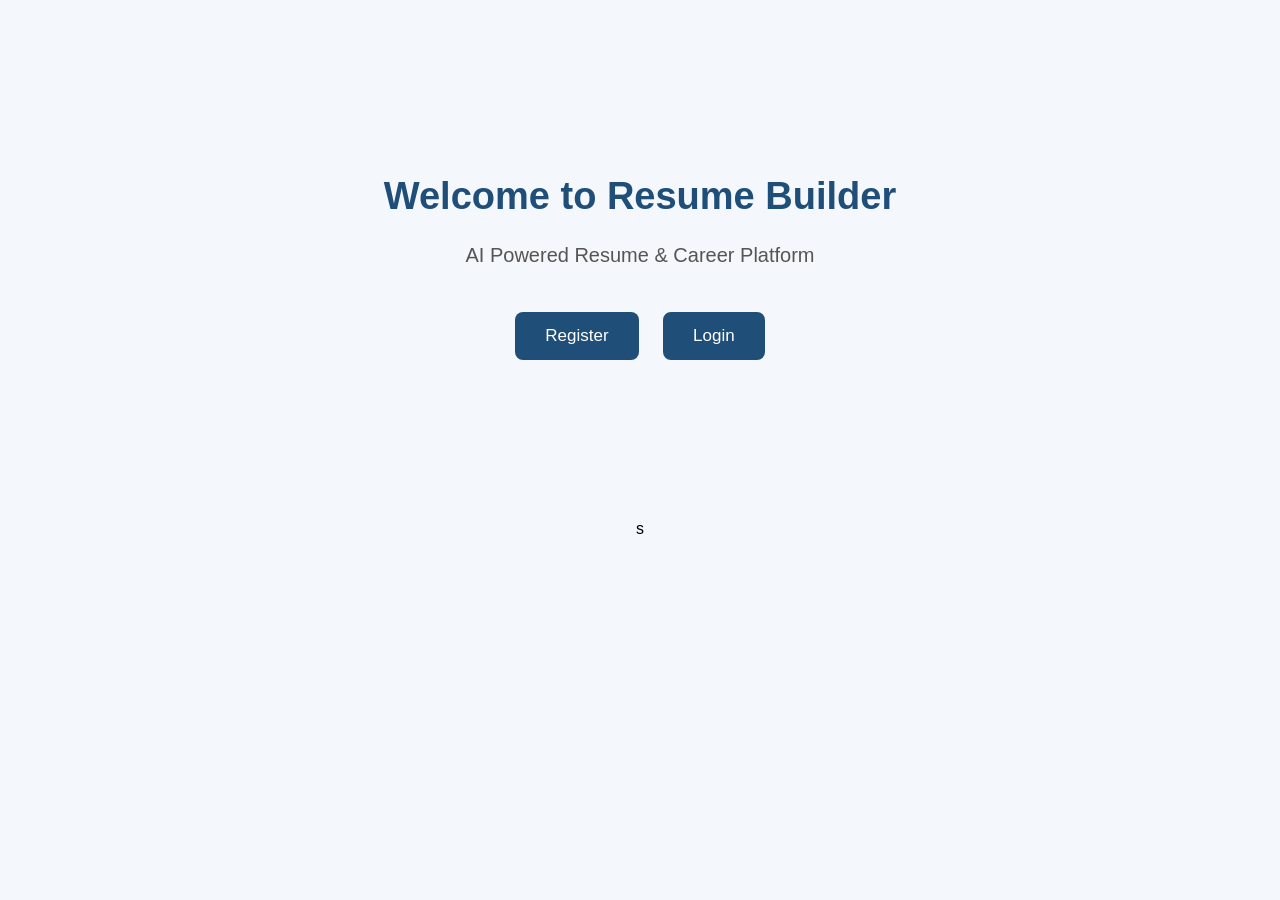
==== index.html @ 7848358b "Add files via upload" ====
<!DOCTYPE html>
<html lang="en">
<head>
<meta charset="UTF-8">
<meta name="viewport" content="width=device-width, initial-scale=1.0">
<title>Resume Builder</title>

<style>
body{
    margin:0;
    font-family:Arial,sans-serif;
    background:#f4f7fb;
    text-align:center;
}

.container{
    max-width:700px;
    margin:120px auto;
    padding:30px;
}

h1{
    color:#1f4e79;
    font-size:38px;
}

p{
    color:#555;
    font-size:20px;
    margin-bottom:35px;
}

button{
    padding:14px 30px;
    margin:10px;
    border:0;
    border-radius:8px;
    background:#1f4e79;
    color:white;
    font-size:17px;
    cursor:pointer;
}

button:hover{
    background:#163a5c;
}
</style>
</head>

<body>

<div class="container">

<h1>Welcome to Resume Builder</h1>

<p>AI Powered Resume & Career Platform</p>

<button onclick="location.href='register.html'">
Register
</button>

<button onclick="location.href='login.html'">
Login
</button>

</div>

</body>
</html>s
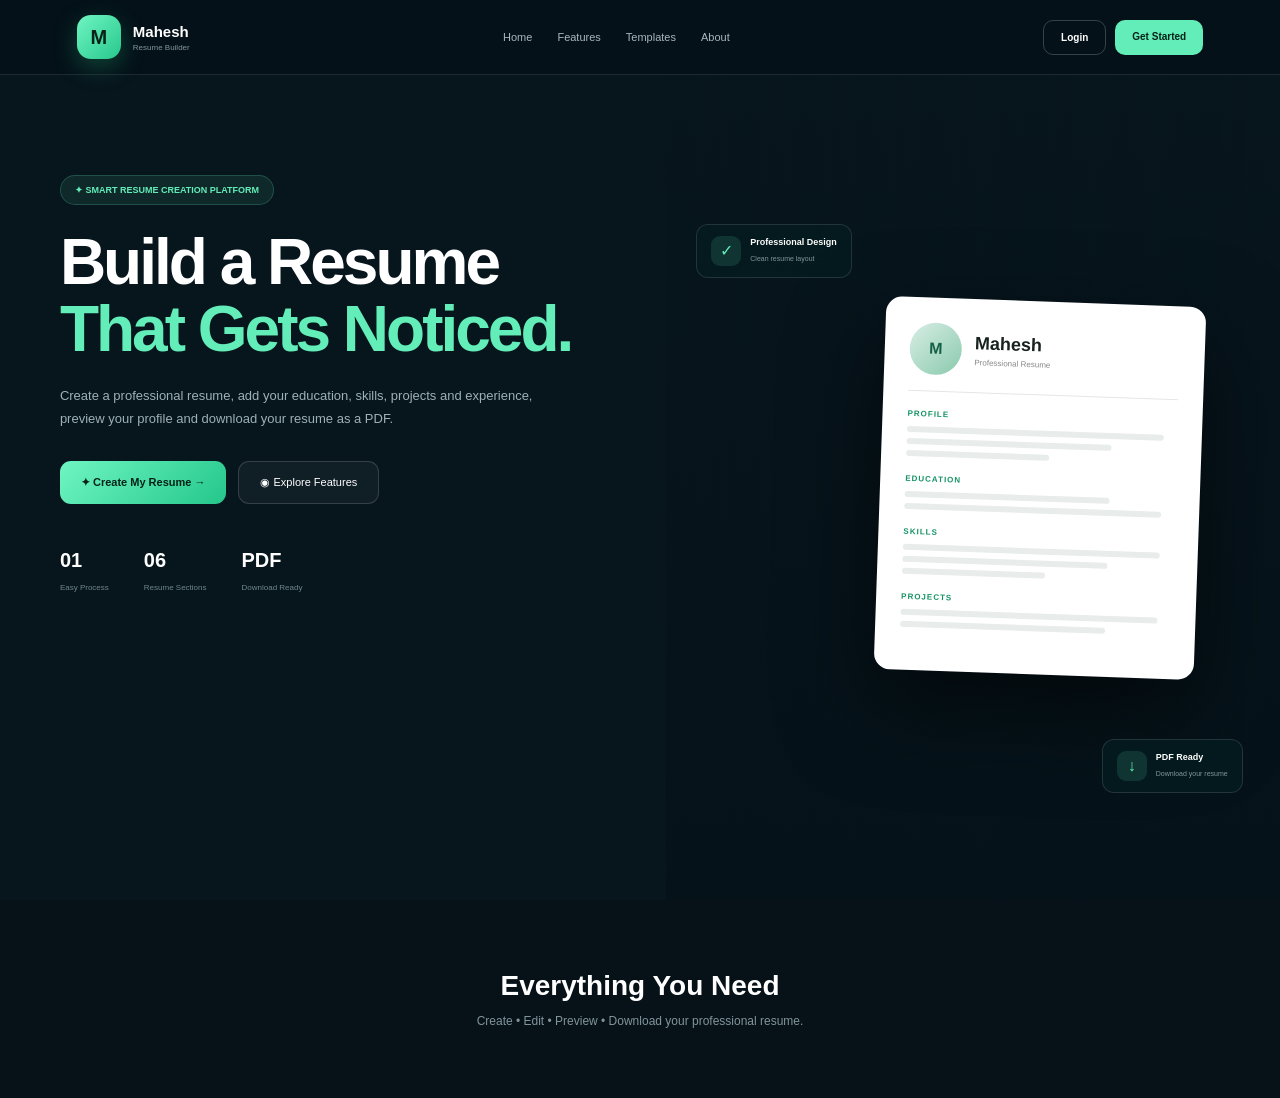
==== commit fc21246b: "Update index.html" ====
--- a/index.html
+++ b/index.html
@@ -3,67 +3,581 @@
 <head>
 <meta charset="UTF-8">
 <meta name="viewport" content="width=device-width, initial-scale=1.0">
-<title>Resume Builder</title>
+
+<title>Mahesh Resume Builder</title>
 
 <style>
+*{
+    margin:0;
+    padding:0;
+    box-sizing:border-box;
+}
+
 body{
-    margin:0;
-    font-family:Arial,sans-serif;
-    background:#f4f7fb;
+    font-family:Arial, sans-serif;
+    background:#07151d;
+    color:white;
+    overflow-x:hidden;
+}
+
+.navbar{
+    height:75px;
+    padding:0 6%;
+    display:flex;
+    align-items:center;
+    justify-content:space-between;
+    background:rgba(5,18,25,.88);
+    backdrop-filter:blur(15px);
+    border-bottom:1px solid rgba(255,255,255,.1);
+    position:relative;
+    z-index:10;
+}
+
+.logo{
+    display:flex;
+    align-items:center;
+    gap:12px;
+}
+
+.logo-icon{
+    width:44px;
+    height:44px;
+    border-radius:14px;
+    display:flex;
+    align-items:center;
+    justify-content:center;
+    background:linear-gradient(135deg,#6ff5c2,#28c88d);
+    color:#062219;
+    font-weight:900;
+    font-size:20px;
+    box-shadow:0 8px 25px rgba(50,220,150,.25);
+}
+
+.logo h3{
+    font-size:15px;
+}
+
+.logo span{
+    display:block;
+    color:#82969b;
+    font-size:8px;
+    margin-top:3px;
+}
+
+.nav-links{
+    display:flex;
+    gap:25px;
+}
+
+.nav-links a{
+    color:#a8b8bc;
+    text-decoration:none;
+    font-size:11px;
+}
+
+.nav-links a:hover{
+    color:#6ff5c2;
+}
+
+.nav-buttons{
+    display:flex;
+    gap:9px;
+}
+
+.btn-login,
+.btn-start{
+    text-decoration:none;
+    padding:11px 17px;
+    border-radius:10px;
+    font-size:10px;
+    font-weight:700;
+}
+
+.btn-login{
+    color:white;
+    border:1px solid rgba(255,255,255,.2);
+}
+
+.btn-start{
+    color:#062219;
+    background:#63edb8;
+}
+
+.hero{
+    min-height:calc(100vh - 75px);
+    display:grid;
+    grid-template-columns:52% 48%;
+    position:relative;
+}
+
+.hero-content{
+    padding:100px 9%;
+    position:relative;
+    z-index:3;
+}
+
+.badge{
+    display:inline-flex;
+    padding:9px 14px;
+    border-radius:30px;
+    background:rgba(99,237,184,.09);
+    border:1px solid rgba(99,237,184,.2);
+    color:#63edb8;
+    font-size:9px;
+    font-weight:700;
+    margin-bottom:24px;
+}
+
+h1{
+    max-width:650px;
+    font-size:clamp(42px,5vw,65px);
+    line-height:1.04;
+    letter-spacing:-3px;
+    margin-bottom:22px;
+}
+
+h1 span{
+    color:#63edb8;
+}
+
+.description{
+    max-width:500px;
+    color:#9eb1b5;
+    font-size:13px;
+    line-height:1.8;
+    margin-bottom:30px;
+}
+
+.buttons{
+    display:flex;
+    gap:12px;
+    margin-bottom:45px;
+}
+
+.primary{
+    display:flex;
+    align-items:center;
+    gap:10px;
+    padding:14px 21px;
+    border-radius:11px;
+    background:linear-gradient(135deg,#6ff5c2,#24c78b);
+    color:#062219;
+    text-decoration:none;
+    font-size:11px;
+    font-weight:800;
+    transition:.25s;
+}
+
+.primary:hover{
+    transform:translateY(-3px);
+    box-shadow:0 15px 35px rgba(50,220,150,.25);
+}
+
+.secondary{
+    display:flex;
+    align-items:center;
+    gap:9px;
+    padding:14px 21px;
+    border-radius:11px;
+    background:rgba(255,255,255,.04);
+    border:1px solid rgba(255,255,255,.15);
+    color:white;
+    text-decoration:none;
+    font-size:11px;
+}
+
+.stats{
+    display:flex;
+    gap:35px;
+}
+
+.stat strong{
+    display:block;
+    font-size:20px;
+    color:white;
+    margin-bottom:4px;
+}
+
+.stat span{
+    color:#71878c;
+    font-size:8px;
+}
+
+.visual{
+    position:relative;
+    min-height:650px;
+    background:
+        linear-gradient(90deg,#07151d 0%,rgba(7,21,29,.3),rgba(7,21,29,.05)),
+        url("https://images.unsplash.com/photo-1499750310107-5fef28a66643?auto=format&fit=crop&w=1400&q=85");
+    background-size:cover;
+    background-position:center;
+}
+
+.visual::after{
+    content:"";
+    position:absolute;
+    inset:0;
+    background:linear-gradient(180deg,transparent,rgba(3,15,20,.5));
+}
+
+.resume-card{
+    position:absolute;
+    z-index:3;
+    width:320px;
+    right:13%;
+    top:50%;
+    transform:translateY(-50%) rotate(2deg);
+    background:white;
+    color:#18221e;
+    padding:25px;
+    border-radius:16px;
+    box-shadow:0 35px 90px rgba(0,0,0,.55);
+}
+
+.resume-top{
+    display:flex;
+    align-items:center;
+    gap:13px;
+    padding-bottom:16px;
+    border-bottom:1px solid #e4e7e5;
+    margin-bottom:18px;
+}
+
+.avatar{
+    width:52px;
+    height:52px;
+    border-radius:50%;
+    background:linear-gradient(135deg,#d8eee5,#8ac9ad);
+    color:#176047;
+    display:flex;
+    align-items:center;
+    justify-content:center;
+    font-weight:900;
+}
+
+.resume-top h2{
+    font-size:18px;
+}
+
+.resume-top p{
+    color:#888;
+    font-size:8px;
+    margin-top:4px;
+}
+
+.section{
+    margin-bottom:18px;
+}
+
+.section h4{
+    color:#159365;
+    font-size:8px;
+    letter-spacing:1px;
+    margin-bottom:8px;
+}
+
+.line{
+    height:6px;
+    border-radius:10px;
+    background:#e8ecea;
+    margin:6px 0;
+}
+
+.long{width:95%}
+.medium{width:76%}
+.short{width:53%}
+
+.float{
+    position:absolute;
+    z-index:5;
+    display:flex;
+    align-items:center;
+    gap:9px;
+    padding:11px 14px;
+    background:rgba(5,27,32,.9);
+    backdrop-filter:blur(12px);
+    border:1px solid rgba(255,255,255,.12);
+    border-radius:12px;
+}
+
+.float-icon{
+    width:30px;
+    height:30px;
+    border-radius:9px;
+    display:flex;
+    align-items:center;
+    justify-content:center;
+    background:rgba(99,237,184,.13);
+    color:#63edb8;
+}
+
+.float strong{
+    display:block;
+    font-size:9px;
+}
+
+.float small{
+    color:#81959a;
+    font-size:7px;
+}
+
+.float-one{
+    left:5%;
+    top:18%;
+}
+
+.float-two{
+    right:6%;
+    bottom:13%;
+}
+
+.features{
+    padding:70px 8%;
+    background:#061218;
     text-align:center;
 }
 
-.container{
-    max-width:700px;
-    margin:120px auto;
-    padding:30px;
-}
-
-h1{
-    color:#1f4e79;
-    font-size:38px;
-}
-
-p{
-    color:#555;
-    font-size:20px;
-    margin-bottom:35px;
-}
-
-button{
-    padding:14px 30px;
-    margin:10px;
-    border:0;
-    border-radius:8px;
-    background:#1f4e79;
-    color:white;
-    font-size:17px;
-    cursor:pointer;
-}
-
-button:hover{
-    background:#163a5c;
+.features h2{
+    font-size:28px;
+    margin-bottom:12px;
+}
+
+.features p{
+    color:#82959a;
+    font-size:12px;
+}
+
+@media(max-width:900px){
+
+    .nav-links{
+        display:none;
+    }
+
+    .hero{
+        grid-template-columns:1fr;
+    }
+
+    .hero-content{
+        padding:70px 7%;
+    }
+
+    .visual{
+        min-height:570px;
+    }
+
+    .resume-card{
+        right:50%;
+        transform:translate(50%,-50%) rotate(1deg);
+    }
+}
+
+@media(max-width:600px){
+
+    .navbar{
+        padding:0 5%;
+    }
+
+    .btn-login{
+        display:none;
+    }
+
+    h1{
+        font-size:43px;
+    }
+
+    .hero-content{
+        padding:55px 6%;
+    }
+
+    .buttons{
+        flex-direction:column;
+        width:210px;
+    }
+
+    .stats{
+        gap:20px;
+    }
+
+    .resume-card{
+        width:275px;
+    }
+
+    .float-one{
+        left:3%;
+        top:9%;
+    }
+
+    .float-two{
+        right:3%;
+        bottom:7%;
+    }
 }
 </style>
 </head>
 
 <body>
 
-<div class="container">
-
-<h1>Welcome to Resume Builder</h1>
-
-<p>AI Powered Resume & Career Platform</p>
-
-<button onclick="location.href='register.html'">
-Register
-</button>
-
-<button onclick="location.href='login.html'">
-Login
-</button>
-
-</div>
+<header class="navbar">
+
+    <div class="logo">
+        <div class="logo-icon">M</div>
+
+        <div>
+            <h3>Mahesh</h3>
+            <span>Resume Builder</span>
+        </div>
+    </div>
+
+    <nav class="nav-links">
+        <a href="#">Home</a>
+        <a href="#features">Features</a>
+        <a href="#features">Templates</a>
+        <a href="#features">About</a>
+    </nav>
+
+    <div class="nav-buttons">
+        <a href="login.html" class="btn-login">Login</a>
+        <a href="register.html" class="btn-start">Get Started</a>
+    </div>
+
+</header>
+
+
+<main class="hero">
+
+    <section class="hero-content">
+
+        <div class="badge">
+            ✦ SMART RESUME CREATION PLATFORM
+        </div>
+
+        <h1>
+            Build a Resume
+            <span>That Gets Noticed.</span>
+        </h1>
+
+        <p class="description">
+            Create a professional resume, add your education,
+            skills, projects and experience, preview your profile
+            and download your resume as a PDF.
+        </p>
+
+        <div class="buttons">
+
+            <a href="register.html" class="primary">
+                ✦ Create My Resume →
+            </a>
+
+            <a href="#features" class="secondary">
+                ◉ Explore Features
+            </a>
+
+        </div>
+
+        <div class="stats">
+
+            <div class="stat">
+                <strong>01</strong>
+                <span>Easy Process</span>
+            </div>
+
+            <div class="stat">
+                <strong>06</strong>
+                <span>Resume Sections</span>
+            </div>
+
+            <div class="stat">
+                <strong>PDF</strong>
+                <span>Download Ready</span>
+            </div>
+
+        </div>
+
+    </section>
+
+
+    <section class="visual">
+
+        <div class="resume-card">
+
+            <div class="resume-top">
+
+                <div class="avatar">M</div>
+
+                <div>
+                    <h2>Mahesh</h2>
+                    <p>Professional Resume</p>
+                </div>
+
+            </div>
+
+            <div class="section">
+                <h4>PROFILE</h4>
+                <div class="line long"></div>
+                <div class="line medium"></div>
+                <div class="line short"></div>
+            </div>
+
+            <div class="section">
+                <h4>EDUCATION</h4>
+                <div class="line medium"></div>
+                <div class="line long"></div>
+            </div>
+
+            <div class="section">
+                <h4>SKILLS</h4>
+                <div class="line long"></div>
+                <div class="line medium"></div>
+                <div class="line short"></div>
+            </div>
+
+            <div class="section">
+                <h4>PROJECTS</h4>
+                <div class="line long"></div>
+                <div class="line medium"></div>
+            </div>
+
+        </div>
+
+
+        <div class="float float-one">
+
+            <div class="float-icon">✓</div>
+
+            <div>
+                <strong>Professional Design</strong>
+                <small>Clean resume layout</small>
+            </div>
+
+        </div>
+
+
+        <div class="float float-two">
+
+            <div class="float-icon">↓</div>
+
+            <div>
+                <strong>PDF Ready</strong>
+                <small>Download your resume</small>
+            </div>
+
+        </div>
+
+    </section>
+
+</main>
+
+
+<section class="features" id="features">
+
+    <h2>Everything You Need</h2>
+
+    <p>
+        Create • Edit • Preview • Download
+        your professional resume.
+    </p>
+
+</section>
 
 </body>
-</html>s+</html>
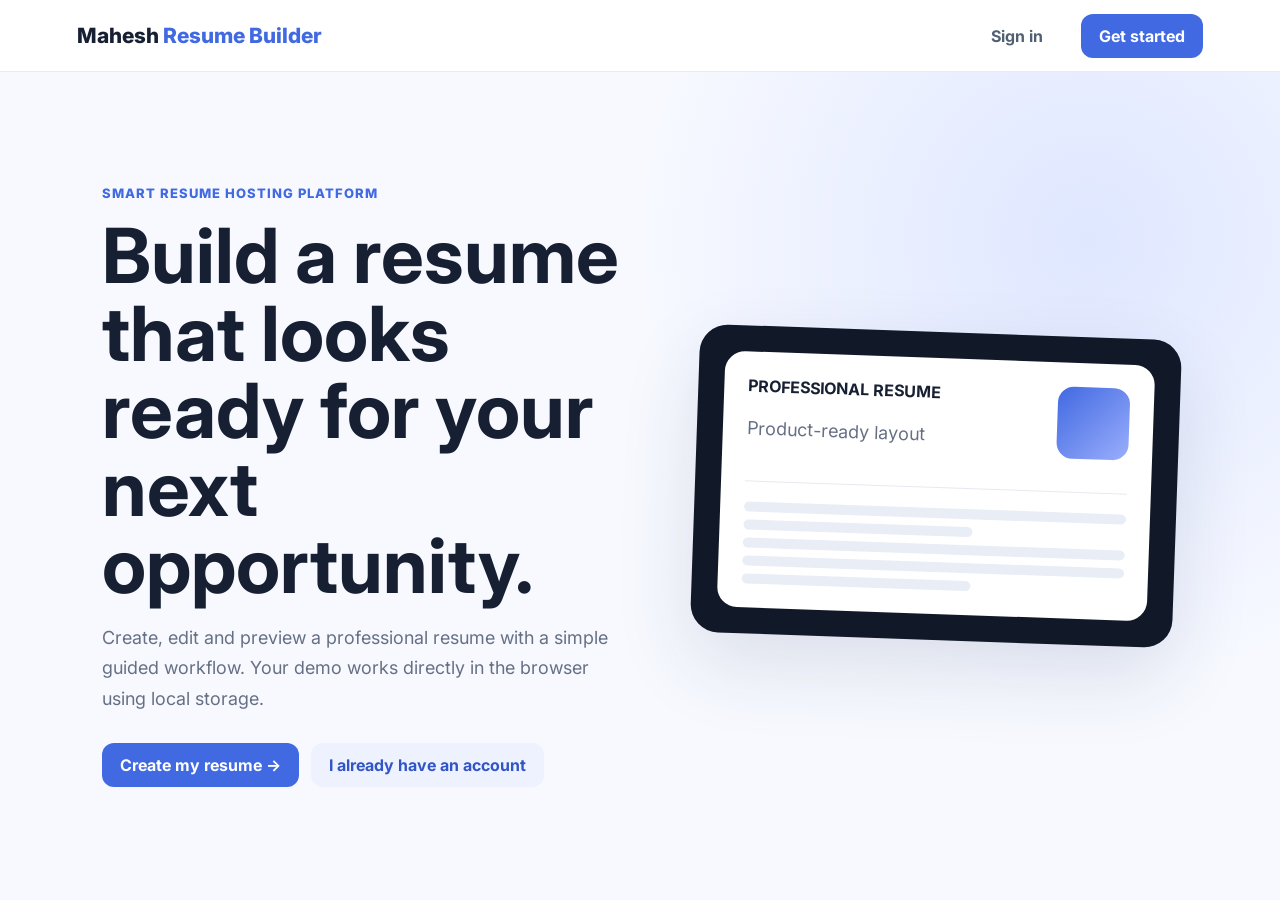
==== commit 4606db5a: "Add files via upload" ====
--- a/index.html
+++ b/index.html
@@ -1,583 +1 @@
-<!DOCTYPE html>
-<html lang="en">
-<head>
-<meta charset="UTF-8">
-<meta name="viewport" content="width=device-width, initial-scale=1.0">
-
-<title>Mahesh Resume Builder</title>
-
-<style>
-*{
-    margin:0;
-    padding:0;
-    box-sizing:border-box;
-}
-
-body{
-    font-family:Arial, sans-serif;
-    background:#07151d;
-    color:white;
-    overflow-x:hidden;
-}
-
-.navbar{
-    height:75px;
-    padding:0 6%;
-    display:flex;
-    align-items:center;
-    justify-content:space-between;
-    background:rgba(5,18,25,.88);
-    backdrop-filter:blur(15px);
-    border-bottom:1px solid rgba(255,255,255,.1);
-    position:relative;
-    z-index:10;
-}
-
-.logo{
-    display:flex;
-    align-items:center;
-    gap:12px;
-}
-
-.logo-icon{
-    width:44px;
-    height:44px;
-    border-radius:14px;
-    display:flex;
-    align-items:center;
-    justify-content:center;
-    background:linear-gradient(135deg,#6ff5c2,#28c88d);
-    color:#062219;
-    font-weight:900;
-    font-size:20px;
-    box-shadow:0 8px 25px rgba(50,220,150,.25);
-}
-
-.logo h3{
-    font-size:15px;
-}
-
-.logo span{
-    display:block;
-    color:#82969b;
-    font-size:8px;
-    margin-top:3px;
-}
-
-.nav-links{
-    display:flex;
-    gap:25px;
-}
-
-.nav-links a{
-    color:#a8b8bc;
-    text-decoration:none;
-    font-size:11px;
-}
-
-.nav-links a:hover{
-    color:#6ff5c2;
-}
-
-.nav-buttons{
-    display:flex;
-    gap:9px;
-}
-
-.btn-login,
-.btn-start{
-    text-decoration:none;
-    padding:11px 17px;
-    border-radius:10px;
-    font-size:10px;
-    font-weight:700;
-}
-
-.btn-login{
-    color:white;
-    border:1px solid rgba(255,255,255,.2);
-}
-
-.btn-start{
-    color:#062219;
-    background:#63edb8;
-}
-
-.hero{
-    min-height:calc(100vh - 75px);
-    display:grid;
-    grid-template-columns:52% 48%;
-    position:relative;
-}
-
-.hero-content{
-    padding:100px 9%;
-    position:relative;
-    z-index:3;
-}
-
-.badge{
-    display:inline-flex;
-    padding:9px 14px;
-    border-radius:30px;
-    background:rgba(99,237,184,.09);
-    border:1px solid rgba(99,237,184,.2);
-    color:#63edb8;
-    font-size:9px;
-    font-weight:700;
-    margin-bottom:24px;
-}
-
-h1{
-    max-width:650px;
-    font-size:clamp(42px,5vw,65px);
-    line-height:1.04;
-    letter-spacing:-3px;
-    margin-bottom:22px;
-}
-
-h1 span{
-    color:#63edb8;
-}
-
-.description{
-    max-width:500px;
-    color:#9eb1b5;
-    font-size:13px;
-    line-height:1.8;
-    margin-bottom:30px;
-}
-
-.buttons{
-    display:flex;
-    gap:12px;
-    margin-bottom:45px;
-}
-
-.primary{
-    display:flex;
-    align-items:center;
-    gap:10px;
-    padding:14px 21px;
-    border-radius:11px;
-    background:linear-gradient(135deg,#6ff5c2,#24c78b);
-    color:#062219;
-    text-decoration:none;
-    font-size:11px;
-    font-weight:800;
-    transition:.25s;
-}
-
-.primary:hover{
-    transform:translateY(-3px);
-    box-shadow:0 15px 35px rgba(50,220,150,.25);
-}
-
-.secondary{
-    display:flex;
-    align-items:center;
-    gap:9px;
-    padding:14px 21px;
-    border-radius:11px;
-    background:rgba(255,255,255,.04);
-    border:1px solid rgba(255,255,255,.15);
-    color:white;
-    text-decoration:none;
-    font-size:11px;
-}
-
-.stats{
-    display:flex;
-    gap:35px;
-}
-
-.stat strong{
-    display:block;
-    font-size:20px;
-    color:white;
-    margin-bottom:4px;
-}
-
-.stat span{
-    color:#71878c;
-    font-size:8px;
-}
-
-.visual{
-    position:relative;
-    min-height:650px;
-    background:
-        linear-gradient(90deg,#07151d 0%,rgba(7,21,29,.3),rgba(7,21,29,.05)),
-        url("https://images.unsplash.com/photo-1499750310107-5fef28a66643?auto=format&fit=crop&w=1400&q=85");
-    background-size:cover;
-    background-position:center;
-}
-
-.visual::after{
-    content:"";
-    position:absolute;
-    inset:0;
-    background:linear-gradient(180deg,transparent,rgba(3,15,20,.5));
-}
-
-.resume-card{
-    position:absolute;
-    z-index:3;
-    width:320px;
-    right:13%;
-    top:50%;
-    transform:translateY(-50%) rotate(2deg);
-    background:white;
-    color:#18221e;
-    padding:25px;
-    border-radius:16px;
-    box-shadow:0 35px 90px rgba(0,0,0,.55);
-}
-
-.resume-top{
-    display:flex;
-    align-items:center;
-    gap:13px;
-    padding-bottom:16px;
-    border-bottom:1px solid #e4e7e5;
-    margin-bottom:18px;
-}
-
-.avatar{
-    width:52px;
-    height:52px;
-    border-radius:50%;
-    background:linear-gradient(135deg,#d8eee5,#8ac9ad);
-    color:#176047;
-    display:flex;
-    align-items:center;
-    justify-content:center;
-    font-weight:900;
-}
-
-.resume-top h2{
-    font-size:18px;
-}
-
-.resume-top p{
-    color:#888;
-    font-size:8px;
-    margin-top:4px;
-}
-
-.section{
-    margin-bottom:18px;
-}
-
-.section h4{
-    color:#159365;
-    font-size:8px;
-    letter-spacing:1px;
-    margin-bottom:8px;
-}
-
-.line{
-    height:6px;
-    border-radius:10px;
-    background:#e8ecea;
-    margin:6px 0;
-}
-
-.long{width:95%}
-.medium{width:76%}
-.short{width:53%}
-
-.float{
-    position:absolute;
-    z-index:5;
-    display:flex;
-    align-items:center;
-    gap:9px;
-    padding:11px 14px;
-    background:rgba(5,27,32,.9);
-    backdrop-filter:blur(12px);
-    border:1px solid rgba(255,255,255,.12);
-    border-radius:12px;
-}
-
-.float-icon{
-    width:30px;
-    height:30px;
-    border-radius:9px;
-    display:flex;
-    align-items:center;
-    justify-content:center;
-    background:rgba(99,237,184,.13);
-    color:#63edb8;
-}
-
-.float strong{
-    display:block;
-    font-size:9px;
-}
-
-.float small{
-    color:#81959a;
-    font-size:7px;
-}
-
-.float-one{
-    left:5%;
-    top:18%;
-}
-
-.float-two{
-    right:6%;
-    bottom:13%;
-}
-
-.features{
-    padding:70px 8%;
-    background:#061218;
-    text-align:center;
-}
-
-.features h2{
-    font-size:28px;
-    margin-bottom:12px;
-}
-
-.features p{
-    color:#82959a;
-    font-size:12px;
-}
-
-@media(max-width:900px){
-
-    .nav-links{
-        display:none;
-    }
-
-    .hero{
-        grid-template-columns:1fr;
-    }
-
-    .hero-content{
-        padding:70px 7%;
-    }
-
-    .visual{
-        min-height:570px;
-    }
-
-    .resume-card{
-        right:50%;
-        transform:translate(50%,-50%) rotate(1deg);
-    }
-}
-
-@media(max-width:600px){
-
-    .navbar{
-        padding:0 5%;
-    }
-
-    .btn-login{
-        display:none;
-    }
-
-    h1{
-        font-size:43px;
-    }
-
-    .hero-content{
-        padding:55px 6%;
-    }
-
-    .buttons{
-        flex-direction:column;
-        width:210px;
-    }
-
-    .stats{
-        gap:20px;
-    }
-
-    .resume-card{
-        width:275px;
-    }
-
-    .float-one{
-        left:3%;
-        top:9%;
-    }
-
-    .float-two{
-        right:3%;
-        bottom:7%;
-    }
-}
-</style>
-</head>
-
-<body>
-
-<header class="navbar">
-
-    <div class="logo">
-        <div class="logo-icon">M</div>
-
-        <div>
-            <h3>Mahesh</h3>
-            <span>Resume Builder</span>
-        </div>
-    </div>
-
-    <nav class="nav-links">
-        <a href="#">Home</a>
-        <a href="#features">Features</a>
-        <a href="#features">Templates</a>
-        <a href="#features">About</a>
-    </nav>
-
-    <div class="nav-buttons">
-        <a href="login.html" class="btn-login">Login</a>
-        <a href="register.html" class="btn-start">Get Started</a>
-    </div>
-
-</header>
-
-
-<main class="hero">
-
-    <section class="hero-content">
-
-        <div class="badge">
-            ✦ SMART RESUME CREATION PLATFORM
-        </div>
-
-        <h1>
-            Build a Resume
-            <span>That Gets Noticed.</span>
-        </h1>
-
-        <p class="description">
-            Create a professional resume, add your education,
-            skills, projects and experience, preview your profile
-            and download your resume as a PDF.
-        </p>
-
-        <div class="buttons">
-
-            <a href="register.html" class="primary">
-                ✦ Create My Resume →
-            </a>
-
-            <a href="#features" class="secondary">
-                ◉ Explore Features
-            </a>
-
-        </div>
-
-        <div class="stats">
-
-            <div class="stat">
-                <strong>01</strong>
-                <span>Easy Process</span>
-            </div>
-
-            <div class="stat">
-                <strong>06</strong>
-                <span>Resume Sections</span>
-            </div>
-
-            <div class="stat">
-                <strong>PDF</strong>
-                <span>Download Ready</span>
-            </div>
-
-        </div>
-
-    </section>
-
-
-    <section class="visual">
-
-        <div class="resume-card">
-
-            <div class="resume-top">
-
-                <div class="avatar">M</div>
-
-                <div>
-                    <h2>Mahesh</h2>
-                    <p>Professional Resume</p>
-                </div>
-
-            </div>
-
-            <div class="section">
-                <h4>PROFILE</h4>
-                <div class="line long"></div>
-                <div class="line medium"></div>
-                <div class="line short"></div>
-            </div>
-
-            <div class="section">
-                <h4>EDUCATION</h4>
-                <div class="line medium"></div>
-                <div class="line long"></div>
-            </div>
-
-            <div class="section">
-                <h4>SKILLS</h4>
-                <div class="line long"></div>
-                <div class="line medium"></div>
-                <div class="line short"></div>
-            </div>
-
-            <div class="section">
-                <h4>PROJECTS</h4>
-                <div class="line long"></div>
-                <div class="line medium"></div>
-            </div>
-
-        </div>
-
-
-        <div class="float float-one">
-
-            <div class="float-icon">✓</div>
-
-            <div>
-                <strong>Professional Design</strong>
-                <small>Clean resume layout</small>
-            </div>
-
-        </div>
-
-
-        <div class="float float-two">
-
-            <div class="float-icon">↓</div>
-
-            <div>
-                <strong>PDF Ready</strong>
-                <small>Download your resume</small>
-            </div>
-
-        </div>
-
-    </section>
-
-</main>
-
-
-<section class="features" id="features">
-
-    <h2>Everything You Need</h2>
-
-    <p>
-        Create • Edit • Preview • Download
-        your professional resume.
-    </p>
-
-</section>
-
-</body>
-</html>
+<!doctype html><html><head><meta charset="UTF-8"><meta name="viewport" content="width=device-width,initial-scale=1"><title>Mahesh Resume Builder</title><link rel="stylesheet" href="style.css"></head><body><nav class="nav"><div class="brand">Mahesh <span>Resume Builder</span></div><div class="navlinks"><a class="btn ghost" href="login.html">Sign in</a><a class="btn primary" href="register.html">Get started</a></div></nav><main class="page hero"><section><div class="eyebrow">Smart resume hosting platform</div><h1>Build a resume that looks ready for your next opportunity.</h1><p>Create, edit and preview a professional resume with a simple guided workflow. Your demo works directly in the browser using local storage.</p><div class="actions"><a class="btn primary" href="register.html">Create my resume →</a><a class="btn secondary" href="login.html">I already have an account</a></div></section><div class="visual"><div class="mock"><div class="mocktop"><div><b>PROFESSIONAL RESUME</b><p class="muted">Product-ready layout</p></div><div class="avatar"></div></div><div class="lines"><div class="line"></div><div class="line short"></div><div class="line"></div><div class="line"></div><div class="line short"></div></div></div></div></main></body></html>
--- a/style.css
+++ b/style.css
@@ -0,0 +1,2 @@
+@import url('https://fonts.googleapis.com/css2?family=Inter:wght@400;500;600;700;800&display=swap');
+*{box-sizing:border-box}body{margin:0;font-family:Inter,Arial,sans-serif;color:#172033;background:#f5f7fb}a{text-decoration:none;color:inherit}.nav{height:72px;background:#fff;border-bottom:1px solid #e8ecf3;display:flex;align-items:center;justify-content:space-between;padding:0 6%;position:sticky;top:0;z-index:5}.brand{font-weight:800;font-size:21px}.brand span{color:#4169e1}.navlinks{display:flex;gap:20px;align-items:center}.btn{border:0;border-radius:12px;padding:12px 18px;font-weight:700;cursor:pointer;display:inline-flex;align-items:center;justify-content:center;gap:8px}.primary{background:#4169e1;color:#fff}.secondary{background:#eef2ff;color:#3154c7}.dark{background:#172033;color:#fff}.ghost{background:transparent;color:#526074}.danger{background:#fff0f0;color:#c43d3d}.page{min-height:calc(100vh - 72px)}.hero{min-height:calc(100vh - 72px);display:grid;grid-template-columns:1.05fr .95fr;align-items:center;padding:6% 8%;gap:60px;background:radial-gradient(circle at 85% 20%,#dfe7ff,transparent 35%),#f7f9ff}.eyebrow{color:#4169e1;font-weight:800;letter-spacing:1px;text-transform:uppercase;font-size:13px}.hero h1{font-size:clamp(42px,6vw,76px);line-height:1.02;margin:16px 0}.hero p{font-size:18px;color:#667085;line-height:1.7;max-width:620px}.actions{display:flex;gap:12px;flex-wrap:wrap;margin-top:28px}.visual{background:#111827;border-radius:28px;padding:26px;box-shadow:0 30px 80px #1b2b551f;transform:rotate(2deg)}.mock{background:#fff;border-radius:20px;padding:24px}.mocktop{display:flex;justify-content:space-between;border-bottom:1px solid #e6e9ef;padding-bottom:18px}.avatar{width:72px;height:72px;border-radius:16px;background:linear-gradient(135deg,#4169e1,#9aaefc)}.lines{display:grid;gap:8px;margin-top:20px}.line{height:10px;background:#e9edf5;border-radius:20px}.line.short{width:60%}.auth{min-height:calc(100vh - 72px);display:grid;grid-template-columns:1fr 1fr}.authVisual{padding:8%;background:linear-gradient(135deg,#101827,#273b73);color:#fff;display:flex;flex-direction:column;justify-content:center}.authVisual h1{font-size:48px;max-width:500px}.authVisual p{color:#cbd5e1;line-height:1.7;max-width:500px}.formSide{display:flex;align-items:center;justify-content:center;padding:35px;background:#f8faff}.card{width:100%;max-width:500px;background:#fff;border:1px solid #e7ebf2;border-radius:24px;padding:34px;box-shadow:0 20px 60px #1b2b550d}.card h2{margin:0 0 8px;font-size:30px}.muted{color:#718096}.field{margin:18px 0}.field label{display:block;font-size:13px;font-weight:700;margin-bottom:8px}.field input,.field textarea,.field select{width:100%;border:1px solid #dce2ec;border-radius:12px;padding:13px 14px;font:inherit;outline:none;background:#fff}.field textarea{min-height:105px;resize:vertical}.field input:focus,.field textarea:focus{border-color:#4169e1;box-shadow:0 0 0 4px #4169e11a}.full{width:100%}.split{display:grid;grid-template-columns:1fr 1fr;gap:16px}.dashboard{padding:40px 7%;background:#f7f9fc}.dashHead{display:flex;justify-content:space-between;align-items:center;gap:20px;margin-bottom:30px}.dashHead h1{margin:0;font-size:34px}.stats{display:grid;grid-template-columns:repeat(3,1fr);gap:18px;margin-bottom:24px}.stat,.feature{background:#fff;border:1px solid #e6eaf1;border-radius:18px;padding:22px}.stat strong{font-size:28px;display:block;margin-top:8px}.features{display:grid;grid-template-columns:repeat(3,1fr);gap:18px}.feature h3{margin:12px 0 8px}.icon{width:48px;height:48px;border-radius:14px;background:#eef2ff;color:#4169e1;display:grid;place-items:center;font-size:23px}.formPage{padding:42px 7%;background:#f7f9fc}.formLayout{display:grid;grid-template-columns:1.35fr .65fr;gap:24px}.sideInfo{background:#172033;color:#fff;border-radius:24px;padding:28px;height:max-content;position:sticky;top:95px}.sideInfo li{margin:15px 0;color:#d4dbea}.resumeWrap{padding:40px 20px}.resumePaper{width:min(900px,100%);margin:auto;background:#fff;padding:48px;box-shadow:0 20px 70px #1b2b5520}.resumeHeader{display:grid;grid-template-columns:1fr 130px;gap:25px;border-bottom:3px solid #4169e1;padding-bottom:22px}.resumeHeader h1{font-size:36px;margin:0 0 10px}.photo{width:130px;height:130px;border-radius:12px;object-fit:cover;background:#e9edf5}.resumeSection{margin-top:25px}.resumeSection h2{font-size:17px;color:#4169e1;border-bottom:1px solid #dce2ec;padding-bottom:8px}.resumeSection p{white-space:pre-line;line-height:1.7;color:#4b5565}.resumeActions{text-align:center;margin:24px}.hidden{display:none}@media(max-width:850px){.hero,.auth{grid-template-columns:1fr}.visual{display:none}.authVisual{padding:55px 8%}.stats,.features,.formLayout{grid-template-columns:1fr}.sideInfo{position:static}.split{grid-template-columns:1fr}.navlinks{gap:6px}.nav{padding:0 4%}.resumePaper{padding:28px}.resumeHeader{grid-template-columns:1fr 90px}.photo{width:90px;height:90px}}
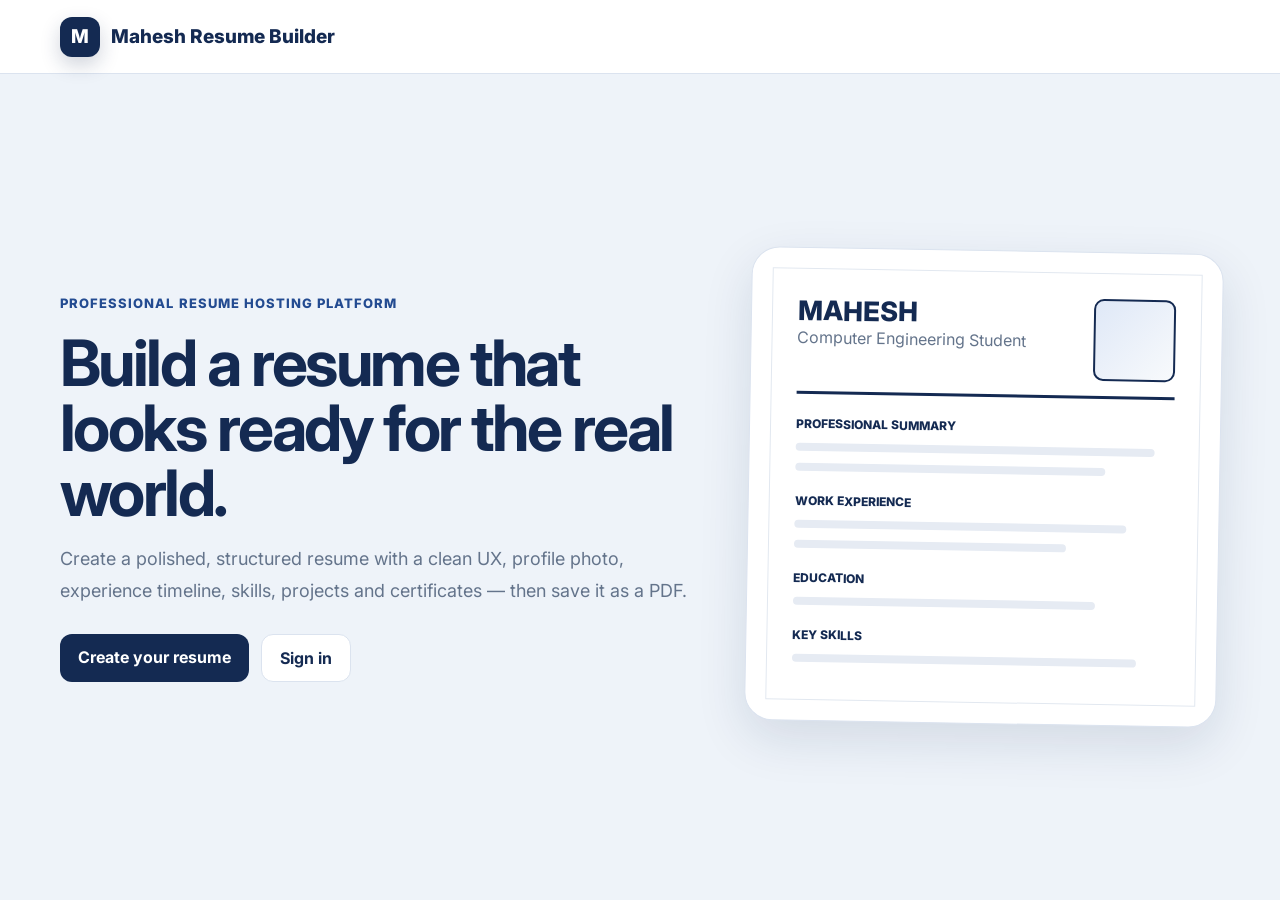
==== commit 022ece58: "Add files via upload" ====
--- a/index.html
+++ b/index.html
@@ -1 +1 @@
-<!doctype html><html><head><meta charset="UTF-8"><meta name="viewport" content="width=device-width,initial-scale=1"><title>Mahesh Resume Builder</title><link rel="stylesheet" href="style.css"></head><body><nav class="nav"><div class="brand">Mahesh <span>Resume Builder</span></div><div class="navlinks"><a class="btn ghost" href="login.html">Sign in</a><a class="btn primary" href="register.html">Get started</a></div></nav><main class="page hero"><section><div class="eyebrow">Smart resume hosting platform</div><h1>Build a resume that looks ready for your next opportunity.</h1><p>Create, edit and preview a professional resume with a simple guided workflow. Your demo works directly in the browser using local storage.</p><div class="actions"><a class="btn primary" href="register.html">Create my resume →</a><a class="btn secondary" href="login.html">I already have an account</a></div></section><div class="visual"><div class="mock"><div class="mocktop"><div><b>PROFESSIONAL RESUME</b><p class="muted">Product-ready layout</p></div><div class="avatar"></div></div><div class="lines"><div class="line"></div><div class="line short"></div><div class="line"></div><div class="line"></div><div class="line short"></div></div></div></div></main></body></html>
+<!DOCTYPE html><html lang="en"><head><meta charset="UTF-8"><meta name="viewport" content="width=device-width,initial-scale=1.0"><title>Mahesh Resume Builder</title><link rel="stylesheet" href="style.css"></head><body><header class="topbar"><div class="container"><a class="brand" href="index.html"><span class="brand-mark">M</span>Mahesh Resume Builder</a></div></header><main class="container hero"><section><span class="eyebrow">Professional Resume Hosting Platform</span><h1>Build a resume that looks ready for the real world.</h1><p>Create a polished, structured resume with a clean UX, profile photo, experience timeline, skills, projects and certificates — then save it as a PDF.</p><div class="actions"><a class="btn btn-primary" href="register.html">Create your resume</a><a class="btn btn-light" href="login.html">Sign in</a></div></section><section class="visual"><div class="mini-resume"><div class="mini-head"><div><div class="mini-name">MAHESH</div><div class="muted">Computer Engineering Student</div></div><div class="mini-photo"></div></div><div class="mini-title">PROFESSIONAL SUMMARY</div><div class="mini-line" style="width:95%"></div><div class="mini-line" style="width:82%"></div><div class="mini-title">WORK EXPERIENCE</div><div class="mini-line" style="width:88%"></div><div class="mini-line" style="width:72%"></div><div class="mini-title">EDUCATION</div><div class="mini-line" style="width:80%"></div><div class="mini-title">KEY SKILLS</div><div class="mini-line" style="width:91%"></div></div></section></main></body></html>
--- a/style.css
+++ b/style.css
@@ -1,2 +1,5 @@
 @import url('https://fonts.googleapis.com/css2?family=Inter:wght@400;500;600;700;800&display=swap');
-*{box-sizing:border-box}body{margin:0;font-family:Inter,Arial,sans-serif;color:#172033;background:#f5f7fb}a{text-decoration:none;color:inherit}.nav{height:72px;background:#fff;border-bottom:1px solid #e8ecf3;display:flex;align-items:center;justify-content:space-between;padding:0 6%;position:sticky;top:0;z-index:5}.brand{font-weight:800;font-size:21px}.brand span{color:#4169e1}.navlinks{display:flex;gap:20px;align-items:center}.btn{border:0;border-radius:12px;padding:12px 18px;font-weight:700;cursor:pointer;display:inline-flex;align-items:center;justify-content:center;gap:8px}.primary{background:#4169e1;color:#fff}.secondary{background:#eef2ff;color:#3154c7}.dark{background:#172033;color:#fff}.ghost{background:transparent;color:#526074}.danger{background:#fff0f0;color:#c43d3d}.page{min-height:calc(100vh - 72px)}.hero{min-height:calc(100vh - 72px);display:grid;grid-template-columns:1.05fr .95fr;align-items:center;padding:6% 8%;gap:60px;background:radial-gradient(circle at 85% 20%,#dfe7ff,transparent 35%),#f7f9ff}.eyebrow{color:#4169e1;font-weight:800;letter-spacing:1px;text-transform:uppercase;font-size:13px}.hero h1{font-size:clamp(42px,6vw,76px);line-height:1.02;margin:16px 0}.hero p{font-size:18px;color:#667085;line-height:1.7;max-width:620px}.actions{display:flex;gap:12px;flex-wrap:wrap;margin-top:28px}.visual{background:#111827;border-radius:28px;padding:26px;box-shadow:0 30px 80px #1b2b551f;transform:rotate(2deg)}.mock{background:#fff;border-radius:20px;padding:24px}.mocktop{display:flex;justify-content:space-between;border-bottom:1px solid #e6e9ef;padding-bottom:18px}.avatar{width:72px;height:72px;border-radius:16px;background:linear-gradient(135deg,#4169e1,#9aaefc)}.lines{display:grid;gap:8px;margin-top:20px}.line{height:10px;background:#e9edf5;border-radius:20px}.line.short{width:60%}.auth{min-height:calc(100vh - 72px);display:grid;grid-template-columns:1fr 1fr}.authVisual{padding:8%;background:linear-gradient(135deg,#101827,#273b73);color:#fff;display:flex;flex-direction:column;justify-content:center}.authVisual h1{font-size:48px;max-width:500px}.authVisual p{color:#cbd5e1;line-height:1.7;max-width:500px}.formSide{display:flex;align-items:center;justify-content:center;padding:35px;background:#f8faff}.card{width:100%;max-width:500px;background:#fff;border:1px solid #e7ebf2;border-radius:24px;padding:34px;box-shadow:0 20px 60px #1b2b550d}.card h2{margin:0 0 8px;font-size:30px}.muted{color:#718096}.field{margin:18px 0}.field label{display:block;font-size:13px;font-weight:700;margin-bottom:8px}.field input,.field textarea,.field select{width:100%;border:1px solid #dce2ec;border-radius:12px;padding:13px 14px;font:inherit;outline:none;background:#fff}.field textarea{min-height:105px;resize:vertical}.field input:focus,.field textarea:focus{border-color:#4169e1;box-shadow:0 0 0 4px #4169e11a}.full{width:100%}.split{display:grid;grid-template-columns:1fr 1fr;gap:16px}.dashboard{padding:40px 7%;background:#f7f9fc}.dashHead{display:flex;justify-content:space-between;align-items:center;gap:20px;margin-bottom:30px}.dashHead h1{margin:0;font-size:34px}.stats{display:grid;grid-template-columns:repeat(3,1fr);gap:18px;margin-bottom:24px}.stat,.feature{background:#fff;border:1px solid #e6eaf1;border-radius:18px;padding:22px}.stat strong{font-size:28px;display:block;margin-top:8px}.features{display:grid;grid-template-columns:repeat(3,1fr);gap:18px}.feature h3{margin:12px 0 8px}.icon{width:48px;height:48px;border-radius:14px;background:#eef2ff;color:#4169e1;display:grid;place-items:center;font-size:23px}.formPage{padding:42px 7%;background:#f7f9fc}.formLayout{display:grid;grid-template-columns:1.35fr .65fr;gap:24px}.sideInfo{background:#172033;color:#fff;border-radius:24px;padding:28px;height:max-content;position:sticky;top:95px}.sideInfo li{margin:15px 0;color:#d4dbea}.resumeWrap{padding:40px 20px}.resumePaper{width:min(900px,100%);margin:auto;background:#fff;padding:48px;box-shadow:0 20px 70px #1b2b5520}.resumeHeader{display:grid;grid-template-columns:1fr 130px;gap:25px;border-bottom:3px solid #4169e1;padding-bottom:22px}.resumeHeader h1{font-size:36px;margin:0 0 10px}.photo{width:130px;height:130px;border-radius:12px;object-fit:cover;background:#e9edf5}.resumeSection{margin-top:25px}.resumeSection h2{font-size:17px;color:#4169e1;border-bottom:1px solid #dce2ec;padding-bottom:8px}.resumeSection p{white-space:pre-line;line-height:1.7;color:#4b5565}.resumeActions{text-align:center;margin:24px}.hidden{display:none}@media(max-width:850px){.hero,.auth{grid-template-columns:1fr}.visual{display:none}.authVisual{padding:55px 8%}.stats,.features,.formLayout{grid-template-columns:1fr}.sideInfo{position:static}.split{grid-template-columns:1fr}.navlinks{gap:6px}.nav{padding:0 4%}.resumePaper{padding:28px}.resumeHeader{grid-template-columns:1fr 90px}.photo{width:90px;height:90px}}
+:root{--navy:#142a52;--blue:#234b91;--ink:#172033;--muted:#64748b;--line:#dbe3ef;--bg:#eef3f9;--white:#fff;--soft:#f7f9fc;--danger:#b42318;--shadow:0 18px 50px rgba(20,42,82,.12)}
+*{box-sizing:border-box} body{margin:0;font-family:Inter,Arial,sans-serif;color:var(--ink);background:var(--bg)} a{text-decoration:none;color:inherit} button,input,textarea{font:inherit}.container{width:min(1160px,92%);margin:auto}.btn{border:0;border-radius:12px;padding:13px 18px;font-weight:700;cursor:pointer;transition:.2s}.btn-primary{background:var(--navy);color:#fff}.btn-primary:hover{transform:translateY(-1px);box-shadow:0 10px 22px rgba(20,42,82,.2)}.btn-light{background:#fff;color:var(--navy);border:1px solid var(--line)}.btn-danger{background:#fff;color:var(--danger);border:1px solid #f1c4c0}.topbar{height:74px;background:#fff;border-bottom:1px solid var(--line);display:flex;align-items:center}.brand{display:flex;align-items:center;gap:11px;font-weight:800;font-size:19px;color:var(--navy)}.brand-mark{width:40px;height:40px;border-radius:12px;background:var(--navy);color:#fff;display:grid;place-items:center;font-weight:800;box-shadow:0 8px 20px rgba(20,42,82,.2)}.hero{min-height:calc(100vh - 74px);display:grid;grid-template-columns:1.15fr .85fr;gap:50px;align-items:center;padding:60px 0}.eyebrow{display:inline-flex;gap:8px;align-items:center;color:var(--blue);font-size:13px;font-weight:800;letter-spacing:.08em;text-transform:uppercase}.hero h1{font-size:clamp(40px,5vw,68px);line-height:1.02;margin:18px 0;color:var(--navy);letter-spacing:-.04em}.hero p{font-size:18px;line-height:1.75;color:var(--muted);max-width:650px}.actions{display:flex;gap:12px;flex-wrap:wrap;margin-top:28px}.visual{background:#fff;border:1px solid var(--line);border-radius:28px;padding:20px;box-shadow:var(--shadow);transform:rotate(1deg)}.mini-resume{background:#fff;border:1px solid #e2e8f0;padding:25px;min-height:430px}.mini-head{display:flex;justify-content:space-between;border-bottom:3px solid var(--navy);padding-bottom:15px}.mini-name{font-size:27px;font-weight:800;color:var(--navy)}.mini-photo{width:82px;height:82px;border-radius:10px;background:linear-gradient(135deg,#dfe8f7,#f8fafc);border:2px solid var(--navy)}.mini-line{height:8px;border-radius:6px;background:#e6ebf3;margin:12px 0}.mini-title{font-size:12px;font-weight:800;color:var(--navy);margin-top:22px}.auth-page{min-height:100vh;display:grid;grid-template-columns:1fr 1fr;background:#f4f7fb}.auth-visual{background:linear-gradient(145deg,#142a52,#234b91);color:#fff;padding:60px;display:flex;align-items:center}.auth-visual h1{font-size:48px;line-height:1.05;margin:18px 0}.auth-visual p{line-height:1.8;color:#dce7fb;max-width:540px}.auth-card-wrap{display:grid;place-items:center;padding:35px}.auth-card{width:min(460px,100%);background:#fff;border:1px solid var(--line);border-radius:24px;padding:34px;box-shadow:var(--shadow)}.auth-card h2{margin:0;color:var(--navy);font-size:30px}.sub{color:var(--muted);line-height:1.6}.field{margin-top:18px}.field label{display:block;font-size:13px;font-weight:800;margin-bottom:8px}.field input,.field textarea,.field select{width:100%;border:1px solid #ccd6e4;border-radius:11px;padding:13px 14px;outline:none;background:#fff}.field textarea{min-height:105px;resize:vertical}.field input:focus,.field textarea:focus{border-color:var(--blue);box-shadow:0 0 0 3px rgba(35,75,145,.1)}.full{width:100%;margin-top:22px}.helper{text-align:center;color:var(--muted);font-size:14px;margin-top:18px}.helper a{color:var(--blue);font-weight:800}.dashboard{padding:38px 0}.dash-head{display:flex;justify-content:space-between;gap:20px;align-items:flex-end;margin-bottom:28px}.dash-head h1{margin:0;color:var(--navy);font-size:38px}.cards{display:grid;grid-template-columns:repeat(3,1fr);gap:18px}.card{background:#fff;border:1px solid var(--line);border-radius:20px;padding:24px;box-shadow:0 8px 25px rgba(20,42,82,.06)}.icon{width:48px;height:48px;border-radius:14px;background:#edf3ff;color:var(--navy);display:grid;place-items:center;font-size:22px;margin-bottom:18px}.card h3{margin:0 0 8px;color:var(--navy)}.card p{margin:0;color:var(--muted);line-height:1.6}.card .btn{margin-top:18px}.form-shell{padding:35px 0}.form-grid{display:grid;grid-template-columns:1fr 1fr;gap:18px}.form-section{grid-column:1/-1;background:#fff;border:1px solid var(--line);border-radius:20px;padding:25px;box-shadow:0 8px 25px rgba(20,42,82,.05)}.form-section h2{margin:0 0 5px;color:var(--navy)}.section-note{margin:0 0 18px;color:var(--muted);font-size:14px}.span-2{grid-column:span 2}.photo-row{display:flex;align-items:center;gap:18px}.photo-preview{width:100px;height:100px;border-radius:16px;border:1px dashed #aebbd0;display:grid;place-items:center;color:var(--muted);overflow:hidden;background:#f8fafc}.photo-preview img{width:100%;height:100%;object-fit:cover}.form-actions{display:flex;justify-content:flex-end;gap:10px;margin-top:20px}.resume-page{background:#e9eef5;min-height:100vh;padding:28px 0}.resume-toolbar{width:min(900px,94%);margin:0 auto 18px;display:flex;justify-content:space-between;gap:10px;align-items:center}.resume-paper{width:min(900px,94%);margin:auto;background:#fff;box-shadow:0 20px 55px rgba(15,35,70,.18);padding:42px 48px;color:#172033}.r-head{display:grid;grid-template-columns:1fr 150px;gap:25px;border-bottom:3px solid var(--navy);padding-bottom:18px}.r-name{font-size:38px;line-height:1.05;color:var(--navy);font-weight:800;margin:0 0 12px;text-transform:uppercase;letter-spacing:.01em}.r-contact{display:flex;flex-wrap:wrap;gap:8px 18px;font-size:13px;color:#334155;line-height:1.6}.r-contact span{display:inline-flex;gap:7px;align-items:center}.r-photo{width:150px;height:150px;object-fit:cover;border-radius:12px;border:2px solid var(--navy);background:#eef3f9}.r-section{margin-top:21px}.r-title{display:flex;align-items:center;gap:10px;color:var(--navy);font-size:18px;font-weight:800;text-transform:uppercase;border-bottom:1px solid #9eacc2;padding-bottom:6px;margin-bottom:9px}.r-title .r-icon{width:30px;height:30px;border-radius:50%;background:var(--navy);color:#fff;display:grid;place-items:center;font-size:13px}.r-text{font-size:13.5px;line-height:1.6;margin:0;white-space:pre-line}.timeline{border-left:2px solid #c7d1df;margin-left:14px;padding-left:22px}.item{position:relative;margin:0 0 14px}.item:before{content:'';position:absolute;width:10px;height:10px;border-radius:50%;background:var(--navy);left:-29px;top:5px}.item h4{margin:0;color:var(--navy);font-size:14px}.item .meta{font-size:12.5px;font-weight:600;color:#475569;margin:4px 0}.item ul{margin:5px 0 0;padding-left:18px;font-size:13px;line-height:1.5}.skills-grid{display:grid;grid-template-columns:repeat(3,1fr);gap:18px}.skill-col{border-right:1px solid #cbd5e1;padding-right:15px}.skill-col:last-child{border-right:0}.skill-col h4{margin:0 0 4px;color:var(--navy);font-size:13px}.skill-col p{margin:0;font-size:13px;line-height:1.55}.personal-grid{display:grid;grid-template-columns:1fr 1fr;gap:20px}.personal-grid strong{color:var(--navy)}.toast{position:fixed;right:20px;bottom:20px;background:#142a52;color:#fff;padding:12px 16px;border-radius:12px;box-shadow:var(--shadow);display:none;z-index:20}.toast.show{display:block}.muted{color:var(--muted)}
+@media(max-width:800px){.hero,.auth-page{grid-template-columns:1fr}.auth-visual{padding:40px 25px}.auth-visual h1{font-size:38px}.visual{display:none}.cards,.form-grid{grid-template-columns:1fr}.span-2{grid-column:auto}.dash-head{align-items:flex-start;flex-direction:column}.r-head{grid-template-columns:1fr}.r-photo{width:110px;height:110px}.skills-grid,.personal-grid{grid-template-columns:1fr}.skill-col{border-right:0;border-bottom:1px solid #cbd5e1;padding-bottom:10px}.resume-paper{padding:28px 24px}.r-name{font-size:30px}.resume-toolbar{flex-wrap:wrap}}
+@media print{body{background:#fff}.resume-page{padding:0}.resume-toolbar{display:none}.resume-paper{width:100%;box-shadow:none;padding:25px 30px}.r-section{break-inside:avoid}.r-head{break-inside:avoid}}
